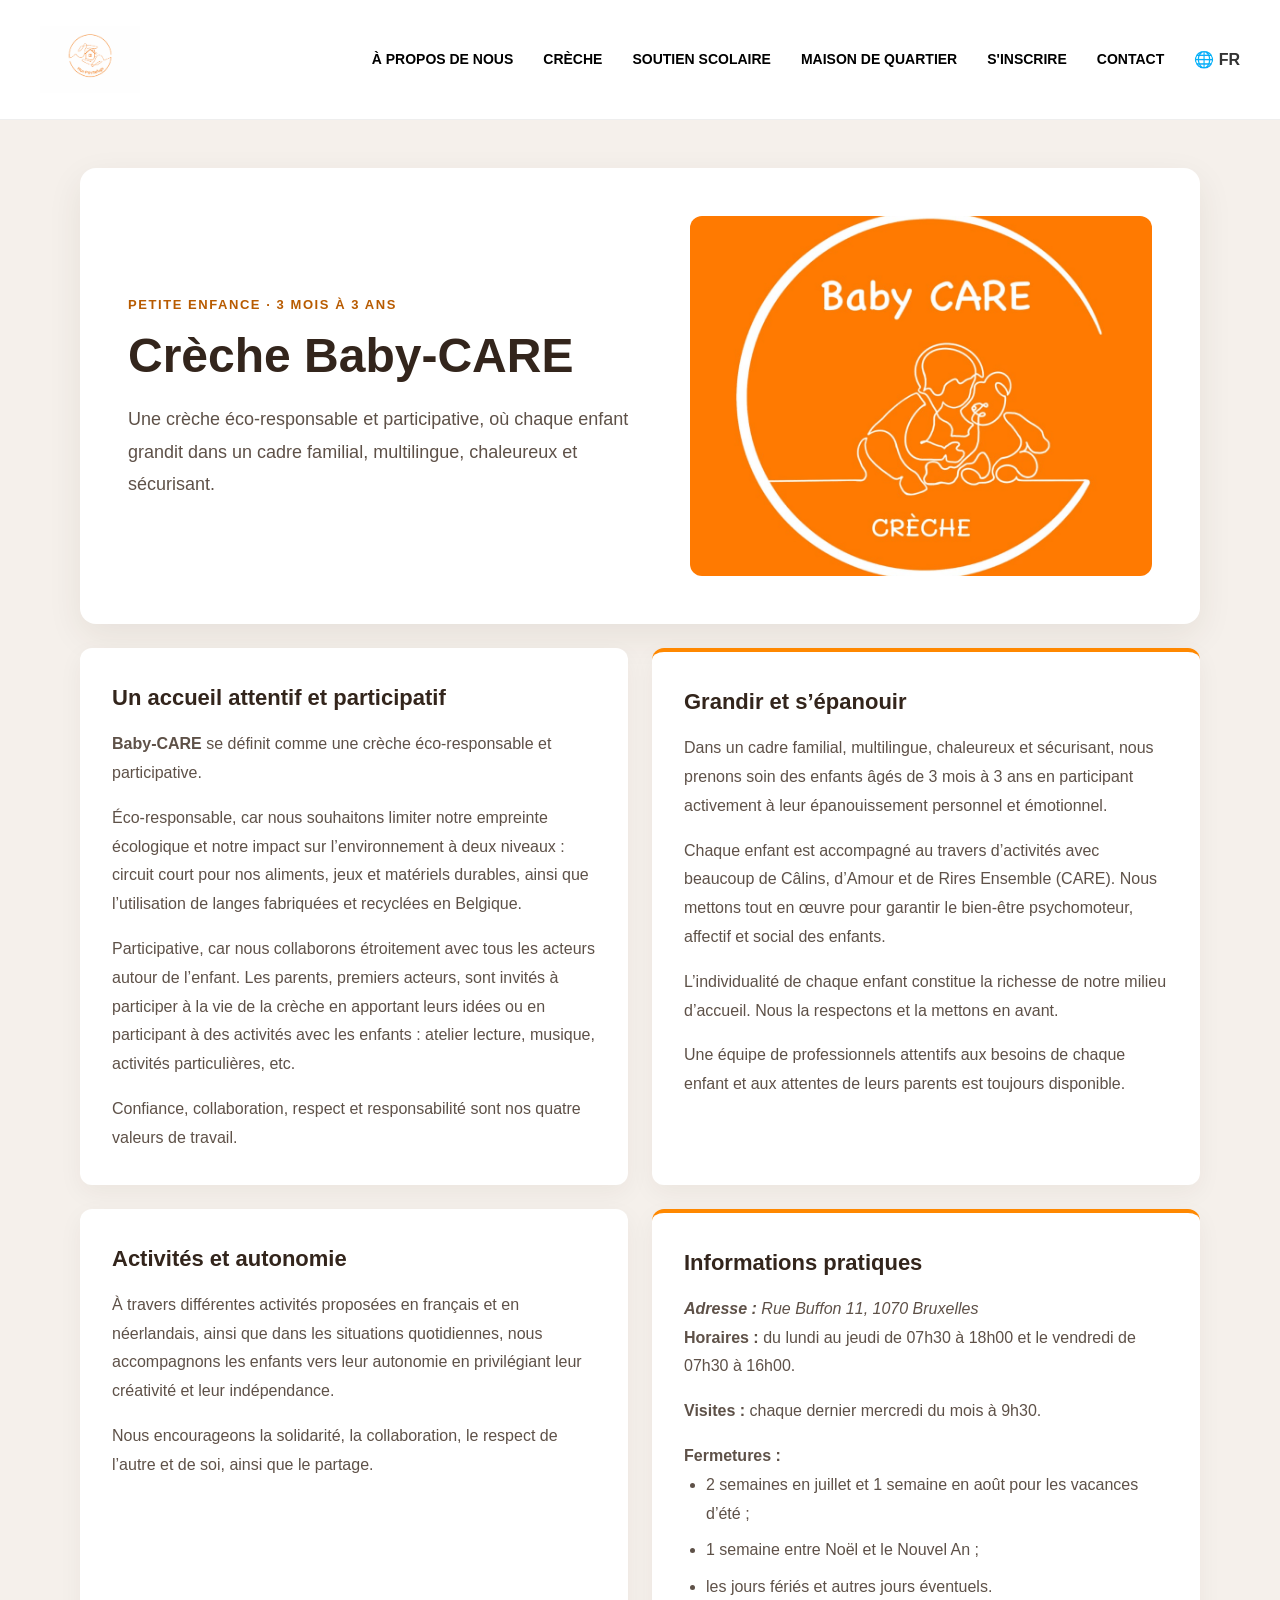
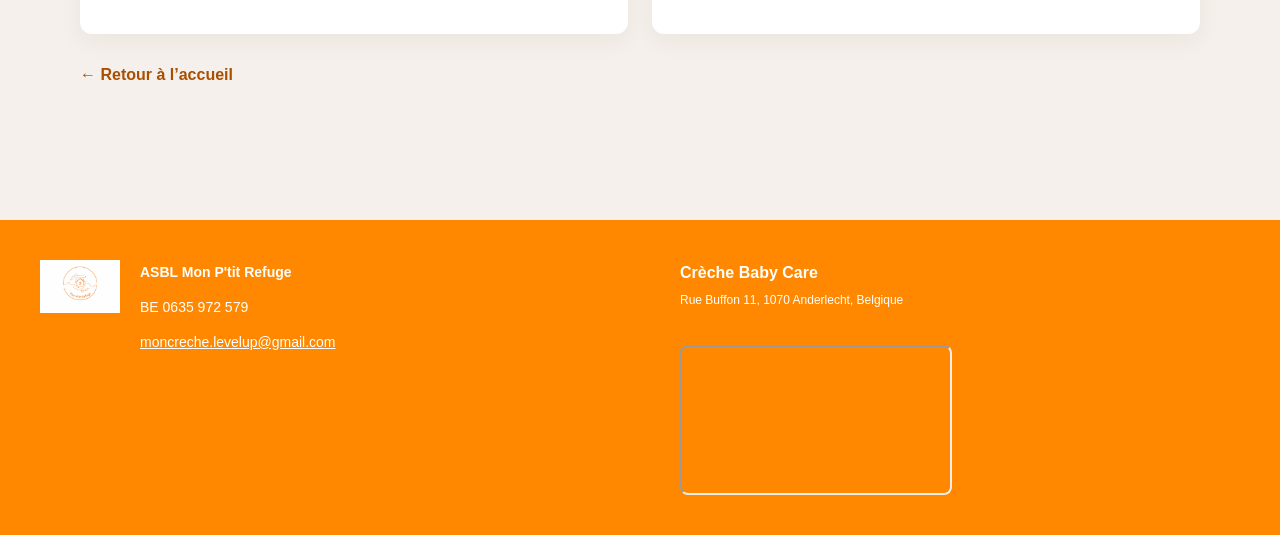
==== babycare_fr.html @ 8e03c0f3 "update" ====
<!DOCTYPE html>
<html lang="fr">
<head>
    <meta charset="UTF-8">
    <meta name="viewport" content="width=device-width, initial-scale=1.0">
    <meta name="description" content="Découvrez la crèche éco-responsable et participative Baby-CARE à Bruxelles.">
    <title>Crèche Baby Care | ASBL Mon P'tit Refuge</title>
    <link rel="stylesheet" href="style.css">
</head>
<body>
    <header>
        <a class="logo" href="index.html" aria-label="Accueil Mon P'tit Refuge">
            <img src="Afbeelding1.png" alt="Logo de l'ASBL Mon P'tit Refuge">
        </a>
        <nav aria-label="Navigation principale">
            <a href="index.html#about">À PROPOS DE NOUS</a>
            <a href="babycare_fr.html" aria-current="page">CRÈCHE</a>
            <a href="levelup_fr.html">SOUTIEN SCOLAIRE</a>
            <a href="maison_fr.html">MAISON DE QUARTIER</a>
            <a href="index.html#signup">S'INSCRIRE</a>
            <a href="index.html#contact">CONTACT</a>
            <span class="language-toggle">🌐 FR</span>
        </nav>
    </header>

    <main class="service-page">
        <section class="service-hero" aria-labelledby="page-title">
            <div>
                <span class="service-eyebrow">Petite enfance · 3 mois à 3 ans</span>
                <h1 id="page-title">Crèche Baby-CARE</h1>
                <p class="service-lead">Une crèche éco-responsable et participative, où chaque enfant grandit dans un cadre familial, multilingue, chaleureux et sécurisant.</p>
            </div>
            <img class="service-hero-image" src="babycara_creche.jpeg" alt="La crèche Baby Care">
        </section>

        <div class="service-content">
            <section class="service-card">
                <h2>Un accueil attentif et participatif</h2>
                <p><strong>Baby-CARE</strong> se définit comme une crèche éco-responsable et participative.</p>
                <p>Éco-responsable, car nous souhaitons limiter notre empreinte écologique et notre impact sur l’environnement à deux niveaux : circuit court pour nos aliments, jeux et matériels durables, ainsi que l’utilisation de langes fabriquées et recyclées en Belgique.</p>
                <p>Participative, car nous collaborons étroitement avec tous les acteurs autour de l’enfant. Les parents, premiers acteurs, sont invités à participer à la vie de la crèche en apportant leurs idées ou en participant à des activités avec les enfants : atelier lecture, musique, activités particulières, etc.</p>
                <p>Confiance, collaboration, respect et responsabilité sont nos quatre valeurs de travail.</p>
            </section>

            <section class="service-card service-highlight">
                <h2>Grandir et s’épanouir</h2>
                <p>Dans un cadre familial, multilingue, chaleureux et sécurisant, nous prenons soin des enfants âgés de 3 mois à 3 ans en participant activement à leur épanouissement personnel et émotionnel.</p>
                <p>Chaque enfant est accompagné au travers d’activités avec beaucoup de Câlins, d’Amour et de Rires Ensemble (CARE). Nous mettons tout en œuvre pour garantir le bien-être psychomoteur, affectif et social des enfants.</p>
                <p>L’individualité de chaque enfant constitue la richesse de notre milieu d’accueil. Nous la respectons et la mettons en avant.</p>
                <p>Une équipe de professionnels attentifs aux besoins de chaque enfant et aux attentes de leurs parents est toujours disponible.</p>
            </section>

            <section class="service-card">
                <h2>Activités et autonomie</h2>
                <p>À travers différentes activités proposées en français et en néerlandais, ainsi que dans les situations quotidiennes, nous accompagnons les enfants vers leur autonomie en privilégiant leur créativité et leur indépendance.</p>
                <p>Nous encourageons la solidarité, la collaboration, le respect de l’autre et de soi, ainsi que le partage.</p>
            </section>

            <section class="service-card service-highlight">
                <h2>Informations pratiques</h2>
                <address><strong>Adresse :</strong> Rue Buffon 11, 1070 Bruxelles</address>
                <p><strong>Horaires :</strong> du lundi au jeudi de 07h30 à 18h00 et le vendredi de 07h30 à 16h00.</p>
                <p><strong>Visites :</strong> chaque dernier mercredi du mois à 9h30.</p>
                <p><strong>Fermetures :</strong></p>
                <ul>
                    <li>2 semaines en juillet et 1 semaine en août pour les vacances d’été ;</li>
                    <li>1 semaine entre Noël et le Nouvel An ;</li>
                    <li>les jours fériés et autres jours éventuels.</li>
                </ul>
            </section>
        </div>

        <a class="service-back-link" href="index.html">← Retour à l’accueil</a>
    </main>

    <footer>
        <div class="footer-left">
            <div class="footer-logo">
                <img src="Afbeelding1.png" alt="Logo de l'ASBL Mon P'tit Refuge">
            </div>
            <div class="footer-contact">
                <p><strong>ASBL Mon P'tit Refuge</strong></p>
                <p>BE 0635 972 579</p>
                <p><a href="mailto:moncreche.levelup@gmail.com" style="color: white;">moncreche.levelup@gmail.com</a></p>
            </div>
        </div>
        <div class="footer-maps">
            <div class="footer-map">
                <h2>Crèche Baby Care</h2>
                <p>Rue Buffon 11, 1070 Anderlecht, Belgique</p>
                <iframe
                    src="https://www.google.com/maps?q=Rue+Buffon+11,+1070+Anderlecht,+Belgique&amp;output=embed&amp;hl=fr"
                    title="Carte Google Maps de la crèche Baby Care : Rue Buffon 11, 1070 Anderlecht, Belgique"
                    allowfullscreen
                    loading="lazy"
                    referrerpolicy="no-referrer-when-downgrade">
                </iframe>
            </div>
        </div>
    </footer>
</body>
</html>
---- style.css ----
* {
            margin: 0;
            padding: 0;
            box-sizing: border-box;
        }

        body {
            font-family: Arial, sans-serif;
            line-height: 1.6;
            color: #333;
            background-color: #f5f0eb;
        }

        /* Header & Navigation */
        header {
            background-color: #fff;
            padding: 20px 40px;
            display: flex;
            justify-content: space-between;
            align-items: center;
            border-bottom: 1px solid #eee;
        }

        .logo {
            width: 60px;
            height: 60px;
        }

        .logo img {
            width: 100%;
            height: auto;
        }

        nav {
            display: flex;
            gap: 30px;
            align-items: center;
        }

        nav a {
            text-decoration: none;
            color: #000;
            font-weight: bold;
            font-size: 14px;
        }

        nav a:hover {
            color: #ff8800;
        }

        .language-toggle {
            cursor: pointer;
            font-weight: bold;
        }

        /* Main Sections */
        .sections-grid {
            display: grid;
            grid-template-columns: repeat(3, minmax(0, 1fr));
            gap: 20px;
            margin: 20px 40px;
        }

        .section {
            display: flex;
            flex-direction: column;
            align-items: stretch;
            padding: 24px;
            margin: 0;
            background-color: #fff;
            border-radius: 8px;
        }

        .section-content {
            flex: 1;
        }

        .section-image {
            text-align: center;
            margin: 12px 0;
        }

        .section-image img {
            width: 100%;
            max-width: 240px;
            height: auto;
            border-radius: 8px;
        }

        @media (min-width: 769px) {
            header {
                height: 120px;
                padding: 10px 40px;
            }

            .logo {
                width: 100px;
                height: 100px;
            }

            .logo img {
                height: 100%;
                object-fit: contain;
            }

        }

        @media (min-width: 769px) and (max-width: 1024px) {
            .sections-grid {
                grid-template-columns: repeat(2, minmax(0, 1fr));
            }

            footer {
                flex-direction: column;
            }

            .footer-maps {
                width: 100%;
            }
        }

        h1 {
            font-size: 36px;
            margin-bottom: 15px;
            font-weight: bold;
        }

        h2 {
            font-size: 28px;
            margin-bottom: 15px;
            font-weight: bold;
        }

        .learn-more {
            display: inline-block;
            background: none;
            border: 0;
            color: #ff8800;
            cursor: pointer;
            font-weight: bold;
            margin-top: 10px;
            padding: 0;
            font-size: inherit;
            text-decoration: none;
        }

        .learn-more:hover {
            text-decoration: underline;
        }

        .section-details {
            display: none;
            margin-top: 16px;
            padding: 16px;
            background-color: #f9f9f9;
            border-left: 4px solid #ff8800;
            border-radius: 4px;
        }

        .section-details.is-open {
            display: block;
        }

        .section-details p,
        .section-details address,
        .section-details ul {
            margin-bottom: 16px;
        }

        .section-details p:last-child,
        .section-details ul:last-child {
            margin-bottom: 0;
        }

        .section-details address {
            font-style: normal;
        }

        .section-details ul {
            padding-left: 24px;
        }

        .section-details li {
            margin-bottom: 6px;
        }

        /* About Section */
        .about-section {
            background-color: #fff;
            padding: 60px 40px;
            margin: 20px 40px;
            border-radius: 8px;
        }

        .about-title {
            font-size: 32px;
            font-weight: bold;
            margin-bottom: 30px;
        }

        .about-intro {
            margin-bottom: 40px;
            line-height: 1.8;
        }

        .team-container {
            display: flex;
            gap: 40px;
            align-items: flex-start;
        }

        .team-members {
            flex: 1;
        }

        .team-member {
            margin-bottom: 20px;
        }

        .team-member-name {
            font-weight: bold;
            margin-bottom: 5px;
        }

        .team-member-description {
            color: #666;
            font-size: 14px;
            line-height: 1.6;
        }

        .team-photo {
            flex: 1;
            text-align: center;
        }

        .team-photo img {
            max-width: 100%;
            height: auto;
            border-radius: 8px;
        }

        .quote-section {
            text-align: center;
            margin-top: 40px;
            padding: 30px;
            background-color: #f9f9f9;
            border-radius: 8px;
            font-style: italic;
            color: #333;
            border-left: 4px solid #ff8800;
        }

        .quote-icon {
            font-size: 48px;
            color: #d4a5d4;
            text-align: left;
            margin-bottom: 10px;
        }

        /* Footer */
        footer {
            background-color: #ff8800;
            color: white;
            padding: 40px;
            margin-top: 60px;
            display: flex;
            justify-content: space-between;
            align-items: flex-start;
            gap: 40px;
        }

        .footer-left {
            display: flex;
            gap: 20px;
            align-items: flex-start;
        }

        .footer-logo {
            width: 80px;
            height: auto;
        }

        .footer-logo img {
            width: 100%;
            height: auto;
        }

        .footer-contact {
            font-size: 14px;
            line-height: 1.8;
        }

        .footer-contact p {
            margin-bottom: 10px;
        }

        .footer-email {
            font-size: 12px;
            color: #fff;
        }

        .footer-maps {
            display: grid;
            grid-template-columns: repeat(2, minmax(0, 1fr));
            gap: 16px;
            width: min(560px, 100%);
        }

        .footer-map h2 {
            margin-bottom: 6px;
            font-size: 16px;
        }

        .footer-map p {
            min-height: 44px;
            margin-bottom: 10px;
            font-size: 12px;
            line-height: 1.5;
        }

        .footer-map iframe {
            display: block;
            width: 100%;
            height: 150px;
            border-radius: 8px;
        }

        /* Service pages */
        .service-page {
            max-width: 1200px;
            margin: 0 auto;
            padding: 48px 40px 72px;
        }

        .service-hero {
            display: grid;
            grid-template-columns: minmax(0, 1fr) minmax(280px, 0.9fr);
            align-items: center;
            gap: 48px;
            padding: 48px;
            background: #fff;
            border-radius: 16px;
            box-shadow: 0 12px 35px rgba(67, 45, 28, 0.08);
        }

        .service-eyebrow {
            display: inline-block;
            margin-bottom: 12px;
            color: #b85b00;
            font-size: 13px;
            font-weight: bold;
            letter-spacing: 0.12em;
            text-transform: uppercase;
        }

        .service-hero h1 {
            margin-bottom: 20px;
            color: #33251c;
            font-size: clamp(32px, 4vw, 48px);
            line-height: 1.15;
        }

        .service-lead {
            color: #5e5148;
            font-size: 18px;
            line-height: 1.8;
        }

        .service-hero-image {
            width: 100%;
            height: 360px;
            object-fit: cover;
            border-radius: 12px;
        }

        .service-content {
            display: grid;
            grid-template-columns: repeat(2, minmax(0, 1fr));
            gap: 24px;
            margin-top: 24px;
        }

        .service-card {
            padding: 32px;
            background: #fff;
            border-radius: 12px;
            box-shadow: 0 8px 24px rgba(67, 45, 28, 0.05);
        }

        .service-card h2 {
            color: #33251c;
            font-size: 22px;
        }

        .service-card p,
        .service-card li,
        .service-card address {
            color: #5e5148;
            line-height: 1.8;
        }

        .service-card p + p {
            margin-top: 16px;
        }

        .service-card ul {
            padding-left: 22px;
        }

        .service-card li + li {
            margin-top: 8px;
        }

        .service-highlight {
            border-top: 4px solid #ff8800;
        }

        .service-gallery {
            margin-top: 28px;
            padding: 28px;
            background: #fff;
            border-radius: 12px;
            box-shadow: 0 8px 24px rgba(67, 45, 28, 0.05);
        }

        .service-gallery-header {
            display: flex;
            align-items: center;
            justify-content: space-between;
            gap: 16px;
            margin-bottom: 18px;
        }

        .service-gallery h2 {
            margin-bottom: 0;
            color: #33251c;
            font-size: 22px;
        }

        .service-gallery-controls {
            display: flex;
            gap: 8px;
        }

        .gallery-control {
            width: 40px;
            height: 40px;
            border: 0;
            border-radius: 50%;
            background: #ff8800;
            color: #fff;
            font-size: 26px;
            line-height: 1;
            cursor: pointer;
        }

        .gallery-control:hover {
            background: #d96f00;
        }

        .gallery-control:focus-visible {
            outline: 3px solid #33251c;
            outline-offset: 3px;
        }

        .service-gallery-track {
            display: grid;
            grid-auto-columns: calc((100% - 32px) / 3);
            grid-auto-flow: column;
            gap: 16px;
            overflow-x: auto;
            padding: 2px 2px 12px;
            scroll-snap-type: x mandatory;
            scrollbar-color: #ff8800 #f5f0eb;
        }

        .service-gallery-track img {
            width: 100%;
            height: 260px;
            object-fit: contain;
            background: #f5f0eb;
            border-radius: 8px;
            scroll-snap-align: start;
        }

        .service-back-link {
            display: inline-block;
            margin-top: 28px;
            color: #a94f00;
            font-weight: bold;
            text-decoration: none;
        }

        .service-back-link:hover {
            text-decoration: underline;
        }

        /* Responsive Design */
        @media (max-width: 768px) {
            header {
                flex-direction: column;
                gap: 20px;
            }

            nav {
                flex-wrap: wrap;
                justify-content: center;
                gap: 15px;
            }

            .sections-grid {
                grid-template-columns: 1fr;
                margin: 20px;
            }

            .section {
                padding: 30px 20px;
            }

            .section-image {
                text-align: center;
            }

            .team-container {
                flex-direction: column;
                gap: 20px;
            }

            .service-page {
                padding: 24px 20px 48px;
            }

            .service-hero {
                grid-template-columns: 1fr;
                gap: 24px;
                padding: 28px 24px;
            }

            .service-hero-image {
                height: 260px;
            }

            .service-content {
                grid-template-columns: 1fr;
                gap: 16px;
            }

            .service-card {
                padding: 24px;
            }

            .service-gallery {
                padding: 22px 18px;
            }

            .service-gallery-track {
                grid-auto-columns: 85%;
            }

            .service-gallery-track img {
                height: 240px;
            }

            footer {
                flex-direction: column;
                gap: 30px;
            }

            .footer-maps {
                width: 100%;
            }

            .footer-left {
                flex-wrap: wrap;
            }
        }

        @media (max-width: 520px) {
            .footer-maps {
                grid-template-columns: 1fr;
            }

            .footer-map p {
                min-height: 0;
            }
        }
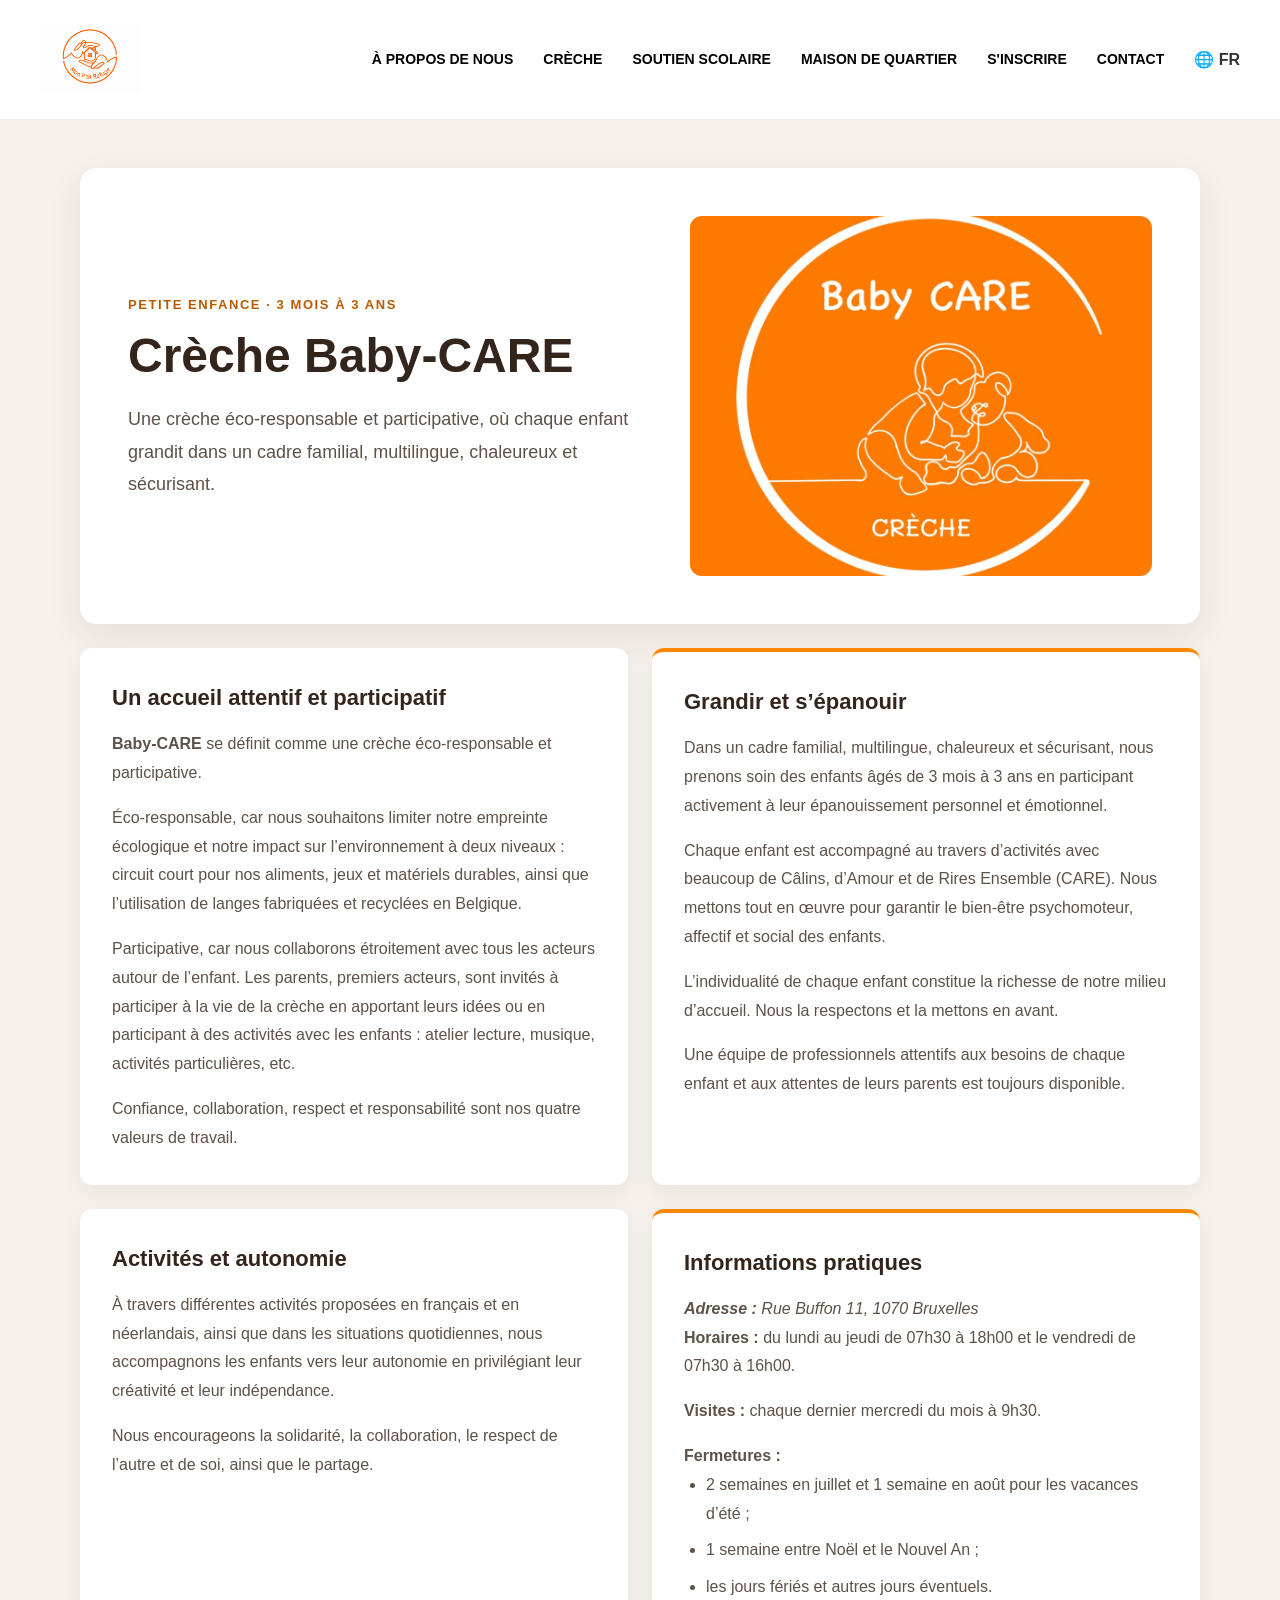
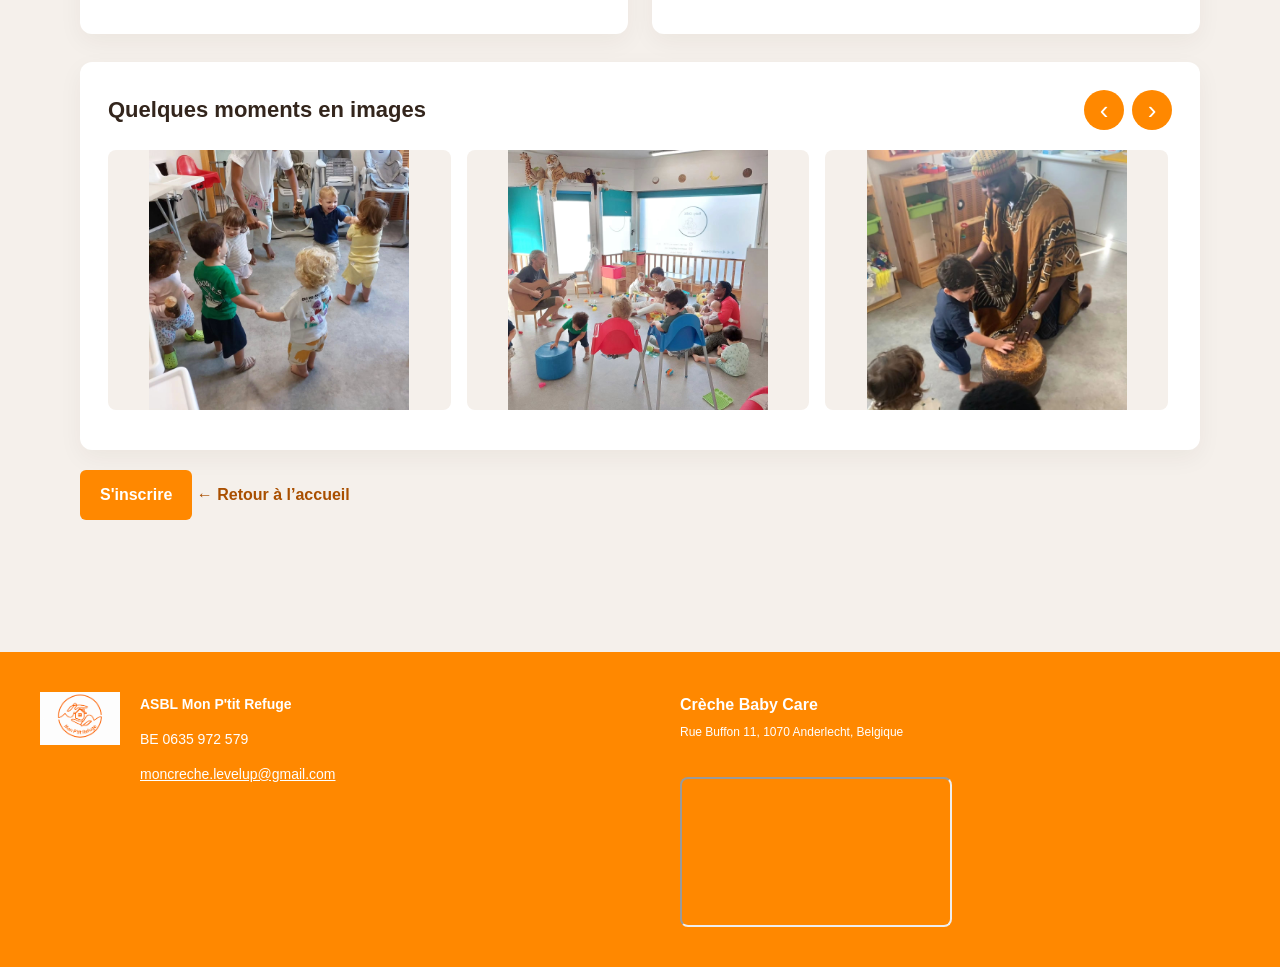
==== commit e56aed01: "inscription" ====
--- a/babycare_fr.html
+++ b/babycare_fr.html
@@ -17,7 +17,7 @@
             <a href="babycare_fr.html" aria-current="page">CRÈCHE</a>
             <a href="levelup_fr.html">SOUTIEN SCOLAIRE</a>
             <a href="maison_fr.html">MAISON DE QUARTIER</a>
-            <a href="index.html#signup">S'INSCRIRE</a>
+            <a href="inscription_fr.html">S'INSCRIRE</a>
             <a href="index.html#contact">CONTACT</a>
             <span class="language-toggle">🌐 FR</span>
         </nav>
@@ -70,6 +70,26 @@
             </section>
         </div>
 
+        <section class="service-gallery" aria-labelledby="gallery-title">
+            <div class="service-gallery-header">
+                <h2 id="gallery-title">Quelques moments en images</h2>
+                <div class="service-gallery-controls">
+                    <button class="gallery-control" type="button" data-direction="-1" aria-label="Photos précédentes">‹</button>
+                    <button class="gallery-control" type="button" data-direction="1" aria-label="Photos suivantes">›</button>
+                </div>
+            </div>
+            <div class="service-gallery-track" id="service-gallery-track" aria-label="Photos de la crèche Baby-CARE">
+                <img src="babycare1.jfif" alt="Photo de la crèche Baby-CARE 1">
+                <img src="babycare2.jfif" alt="Photo de la crèche Baby-CARE 2">
+                <img src="babycare3.jfif" alt="Photo de la crèche Baby-CARE 3">
+                <img src="babycare4.jfif" alt="Photo de la crèche Baby-CARE 4">
+                <img src="babycare5.jfif" alt="Photo de la crèche Baby-CARE 5">
+                <img src="babycare6.jpg" alt="Photo de la crèche Baby-CARE 6">
+                <img src="babycare7.jfif" alt="Photo de la crèche Baby-CARE 7">
+            </div>
+        </section>
+
+        <a class="signup-button" href="https://docs.google.com/forms/d/e/1FAIpQLSfmUHJge3GSvScehpJJgGXqgUoajpXSnKRu8rYGboFOCDLwyw/viewform?usp=header">S'inscrire</a>
         <a class="service-back-link" href="index.html">← Retour à l’accueil</a>
     </main>
 
@@ -98,5 +118,19 @@
             </div>
         </div>
     </footer>
+    <script>
+        var galleryTrack = document.getElementById('service-gallery-track');
+        document.querySelectorAll('.gallery-control').forEach(function (button) {
+            button.addEventListener('click', function () {
+                var image = galleryTrack.querySelector('img');
+                var gap = parseFloat(window.getComputedStyle(galleryTrack).columnGap) || 0;
+                var scrollDistance = image.getBoundingClientRect().width + gap;
+                galleryTrack.scrollBy({
+                    left: scrollDistance * Number(button.dataset.direction),
+                    behavior: 'smooth'
+                });
+            });
+        });
+    </script>
 </body>
 </html>
--- a/style.css
+++ b/style.css
@@ -413,6 +413,56 @@
 
         .service-highlight {
             border-top: 4px solid #ff8800;
+        }
+
+        .signup-intro {
+            max-width: 760px;
+            margin: 0 auto;
+            text-align: center;
+        }
+
+        .signup-intro h1 {
+            margin-bottom: 12px;
+            color: #33251c;
+            font-size: clamp(32px, 4vw, 44px);
+            line-height: 1.15;
+        }
+
+        .signup-intro p,
+        .signup-options p {
+            color: #5e5148;
+            line-height: 1.8;
+        }
+
+        .signup-options .service-card {
+            display: flex;
+            flex-direction: column;
+            align-items: flex-start;
+        }
+
+        .signup-options h2 {
+            margin-bottom: 12px;
+        }
+
+        .signup-button {
+            display: inline-block;
+            margin-top: 20px;
+            padding: 12px 20px;
+            border-radius: 6px;
+            background: #ff8800;
+            color: #fff;
+            font-weight: bold;
+            text-align: center;
+            text-decoration: none;
+        }
+
+        .signup-button:hover {
+            background: #d96f00;
+        }
+
+        .signup-button:focus-visible {
+            outline: 3px solid #33251c;
+            outline-offset: 3px;
         }
 
         .service-gallery {
